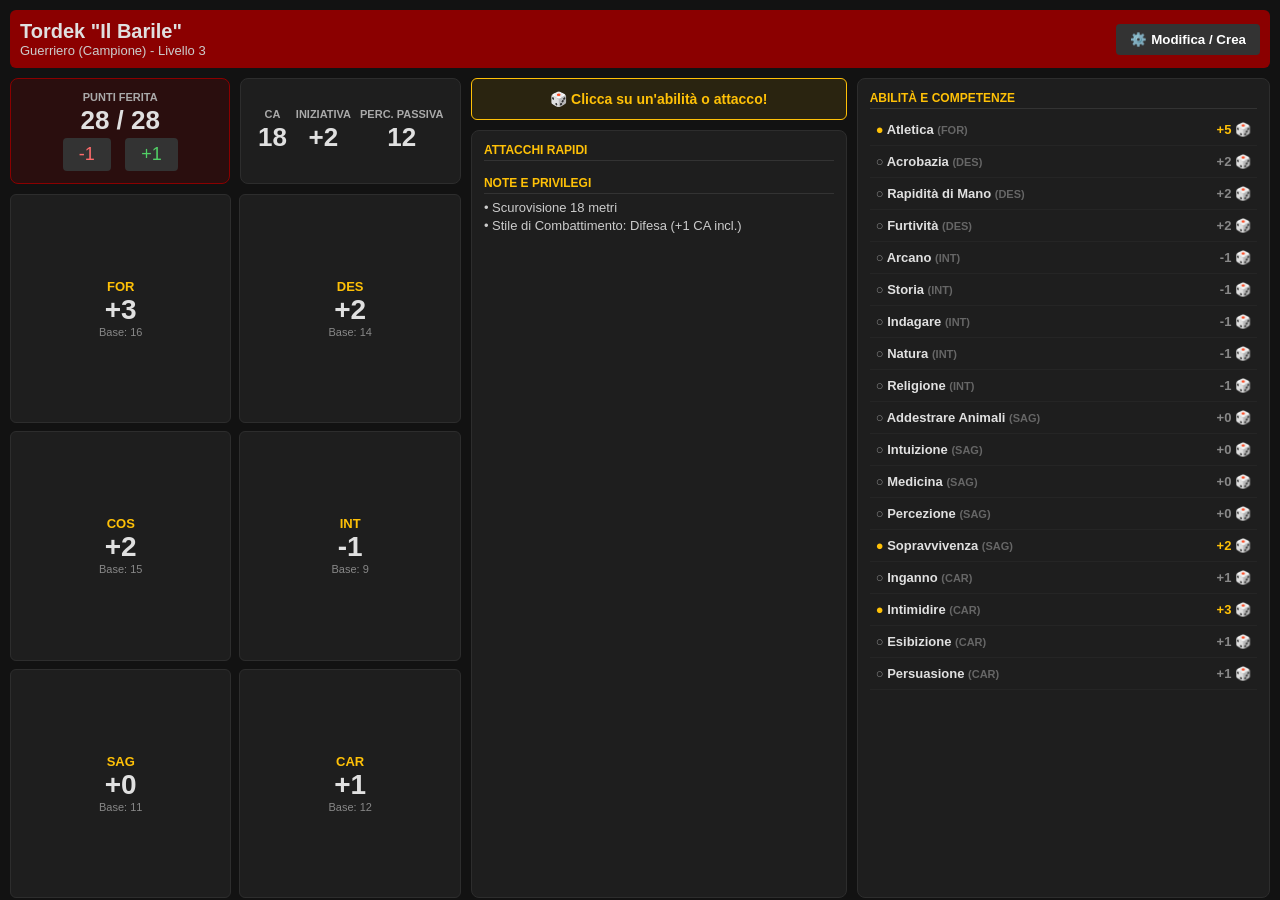
==== index.html @ 17b3a157 "Add files via upload" ====
<!DOCTYPE html>
<html lang="it">
<head>
    <meta charset="UTF-8">
    <meta name="viewport" content="width=device-width, initial-scale=1.0, maximum-scale=1.0, user-scalable=no">
    <title>Scheda D&D 5e</title>
    <link rel="manifest" href="manifest.json">
    <!-- Collegamento allo stile esterno -->
    <link rel="stylesheet" href="style.css">
</head>
<body>

    <header>
        <div>
            <h1 id="header-nome">Caricamento...</h1>
            <p id="header-classe">Attendere prego</p>
        </div>
        <button class="btn-header" onclick="switchSchermata()">⚙️ Modifica / Crea</button>
    </header>

    <!-- 1. VISTA SCHERMA DI GIOCO -->
    <div id="schermata-gioco" class="dashboard">
        <!-- Colonna Sinistra (Vitali + Caratteristiche) -->
        <div class="col-sinistra">
            <div class="row-vitali">
                <div class="card card-pf box-vitale">
                    <h3>Punti Ferita</h3>
                    <div class="valore"><span id="pf-attuali">0</span> / <span id="pf-massimi">0</span></div>
                    <div>
                        <button class="btn-pf meno" onclick="modificaPF(-1)">-1</button>
                        <button class="btn-pf piu" onclick="modificaPF(1)">+1</button>
                    </div>
                </div>
                <div class="card box-vitale" style="display: flex; align-items: center; justify-content: space-around;">
                    <div><h3>CA</h3><div class="valore" id="valore-ca">0</div></div>
                    <div><h3>Iniziativa</h3><div class="valore" id="valore-iniz">0</div></div>
                    <div><h3>Perc. Passiva</h3><div class="valore" id="valore-perc">0</div></div>
                </div>
            </div>
            <div class="griglia-carat" id="contenitore-caratteristiche"></div>
        </div>

        <!-- Colonna Centrale (Attacchi + Note) -->
        <div class="col-destra">
            <div class="box-dadi" id="display-tiri">🎲 Clicca su un'abilità o attacco!</div>
            <div class="card" style="flex-grow: 1; overflow-y: auto;">
                <div class="sezione-titolo">Attacchi Rapidi</div>
                <ul class="lista-interattiva" id="contenitore-attacchi"></ul>
                <div class="sezione-titolo" style="margin-top: 15px;">Note e Privilegi</div>
                <div id="contenitore-note" style="font-size: 13px; white-space: pre-line; color:#ccc; line-height: 1.4;"></div>
            </div>
        </div>

        <!-- Colonna Destra (Tutte le 18 Abilità) -->
        <div class="col-destra" style="flex: 1.1;">
            <div class="card" style="height: 100%; overflow-y: auto;">
                <div class="sezione-titolo">Abilità e Competenze</div>
                <ul class="lista-interattiva" id="contenitore-competenze"></ul>
            </div>
        </div>
    </div>

    <!-- 2. VISTA PANNELLO DI MODIFICA (FORM) -->
    <div id="schermata-editor">
        <div class="form-group">
            <label>Nome Personaggio</label>
            <input type="text" id="input-nome">
        </div>
        <div class="form-group">
            <label>Classe e Livello</label>
            <input type="text" id="input-classe">
        </div>
        <div style="display: flex; gap: 10px; margin-bottom: 10px;">
            <div class="form-group" style="flex:1;">
                <label>PF Massimi</label>
                <input type="number" id="input-pf">
            </div>
            <div class="form-group" style="flex:1;">
                <label>Classe Armatura (CA)</label>
                <input type="number" id="input-ca">
            </div>
            <div class="form-group" style="flex:1;">
                <label>Iniziativa</label>
                <input type="number" id="input-iniz">
            </div>
            <div class="form-group" style="flex:1;">
                <label>Perc. Passiva</label>
                <input type="number" id="input-perc">
            </div>
            <div class="form-group" style="flex:1;">
                <label>Bonus Comp.</label>
                <input type="number" id="input-bonus-comp">
            </div>
        </div>

        <label style="display:block; font-size:11px; color:#ffc107; font-weight:bold; margin-bottom:4px;">CARATTERISTICHE (Punteggi Base)</label>
        <div class="griglia-form-carat">
            <div class="form-group"><label>FOR</label><input type="number" id="input-for"></div>
            <div class="form-group"><label>DES</label><input type="number" id="input-des"></div>
            <div class="form-group"><label>COS</label><input type="number" id="input-cos"></div>
            <div class="form-group"><label>INT</label><input type="number" id="input-int"></div>
            <div class="form-group"><label>SAG</label><input type="number" id="input-sag"></div>
            <div class="form-group"><label>CAR</label><input type="number" id="input-car"></div>
        </div>

        <div class="form-group">
            <label>Attacchi Rapidi (Formato: Nome,Bonus,Danno; Nome,Bonus,Danno)</label>
            <input type="text" id="input-attacchi">
        </div>

        <div class="form-group">
            <label>Competenze Abilità (Scrivi separate da virgola)</label>
            <input type="text" id="input-competenze">
        </div>

        <div class="form-group">
            <label>Note e Privilegi</label>
            <textarea id="input-note" rows="4"></textarea>
        </div>

        <button class="btn-salva" onclick="salvaDatiPersonaggio()">💾 Salva nel Tablet</button>
    </div>

    <!-- Collegamento script nell'ordine corretto -->
    <script src="js/data.js"></script>
    <script src="js/logic.js"></script>
    <script>
        // Avvio dell'app e Service Worker
        window.onload = function() {
            inizializzaApp();
        };
        if ('serviceWorker' in navigator) { 
            navigator.serviceWorker.register('sw.js'); 
        }
    </script>
</body>
</html>
---- style.css ----
/* style.css */

* { 
    box-sizing: border-box; 
    margin: 0; 
    padding: 0; 
}

body { 
    background-color: #121212; 
    color: #e0e0e0; 
    font-family: 'Segoe UI', sans-serif; 
    padding: 10px; 
    height: 100vh;
    overflow: hidden;
}

header { 
    background-color: #8b0000; 
    padding: 10px; 
    border-radius: 6px; 
    margin-bottom: 10px; 
    display: flex; 
    justify-content: space-between; 
    align-items: center; 
}

header h1 {
    font-size: 20px;
}

header p {
    font-size: 13px;
    color: #ccc;
}

.btn-header { 
    background: #333; 
    color: white; 
    border: none; 
    padding: 8px 14px; 
    border-radius: 4px; 
    cursor: pointer; 
    font-weight: bold; 
}

/* DASHBOARD A TRE COLONNE (OTTIMIZZATA TABLET) */
.dashboard { 
    display: flex; 
    gap: 10px; 
    height: calc(100vh - 80px); 
}

.col-sinistra { 
    flex: 1.2; 
    display: flex; 
    flex-direction: column; 
    gap: 10px; 
}

.col-destra { 
    flex: 1; 
    display: flex;
    flex-direction: column;
    gap: 10px;
}

.card { 
    background-color: #1e1e1e; 
    border-radius: 8px; 
    padding: 12px; 
    border: 1px solid #2d2d2d; 
}

.card-pf { 
    background-color: rgba(139, 0, 0, 0.2); 
    border: 1px solid #8b0000; 
}

.row-vitali { 
    display: flex; 
    gap: 10px; 
}

.box-vitale { 
    flex: 1; 
    text-align: center; 
}

.box-vitale h3 { 
    font-size: 11px; 
    color: #aaaaaa; 
    text-transform: uppercase; 
}

.box-vitale .valore { 
    font-size: 26px; 
    font-weight: bold; 
    margin: 2px 0; 
}

.btn-pf { 
    background: #333; 
    color: #fff; 
    border: none; 
    padding: 6px 16px; 
    font-size: 18px; 
    border-radius: 4px; 
    cursor: pointer; 
    margin: 0 5px; 
}

.btn-pf.meno { color: #ff6b6b; }
.btn-pf.piu { color: #51cf66; }

/* GRIGLIA CARATTERISTICHE */
.griglia-carat { 
    display: grid; 
    grid-template-columns: repeat(2, 1fr); 
    gap: 8px; 
    flex-grow: 1; 
}

@media (orientation: portrait) {
    body {
        overflow-y: auto; /* Permette lo scorrimento di tutta la pagina */
        height: auto;
    }

    .dashboard { 
        display: flex;
        flex-direction: column; /* Le colonne si posizionano una SOTTO l'altra */
        height: auto; 
        gap: 15px;
    }

    .col-sinistra, .col-destra { 
        flex: none; 
        width: 100%; /* Ogni blocco occupa tutta la larghezza dello schermo */
    }

    /* In verticale abbiamo più spazio in larghezza per riga: 
       portiamo la griglia delle caratteristiche a 3 colonne! */
    .griglia-carat { 
        grid-template-columns: repeat(3, 1fr); 
    }
    
    /* Impediamo alle schede interne di bloccarsi, lasciamole fluire */
    .card {
        height: auto !important;
        max-height: none !important;
    }
    
    /* Il box dei tiri di dado lo fissiamo in alto o lo rendiamo ben visibile */
    .box-dadi {
        position: sticky;
        top: 0;
        z-index: 10;
        box-shadow: 0 4px 10px rgba(0,0,0,0.5);
    }
}

.box-carat { 
    background: #1e1e1e; 
    border: 1px solid #2d2d2d; 
    border-radius: 6px; 
    text-align: center; 
    display: flex;
    flex-direction: column;
    justify-content: center;
    padding: 5px;
}

.box-carat .nome-carat { 
    font-weight: bold; 
    color: #ffc107; 
    font-size: 13px; 
}

.box-carat .mod-carat { 
    font-size: 28px; 
    font-weight: bold; 
}

.box-carat .base-carat { 
    font-size: 11px; 
    color: #888; 
}

/* PANNELLO TIRI E LISTE */
.box-dadi { 
    background: rgba(255, 193, 7, 0.1); 
    border: 1px solid #ffc107; 
    color: #ffc107; 
    padding: 12px; 
    border-radius: 6px; 
    font-weight: bold; 
    font-size: 14px; 
    text-align: center;
}

.sezione-titolo { 
    font-size: 12px; 
    font-weight: bold; 
    color: #ffc107; 
    margin-bottom: 5px; 
    text-transform: uppercase; 
    border-bottom: 1px solid #333; 
    padding-bottom: 3px; 
}

.lista-interattiva { 
    list-style: none; 
}

.elemento-cliccabile { 
    padding: 8px 6px; 
    border-bottom: 1px solid #252525; 
    cursor: pointer; 
    display: flex; 
    justify-content: space-between; 
    align-items: center; 
}

.elemento-cliccabile:hover { 
    background-color: #252525; 
}

.elemento-cliccabile .nome { 
    font-weight: bold; 
    font-size: 13px; 
}

.elemento-cliccabile .sottotitolo { 
    font-size: 11px; 
    color: #aaa; 
}

/* SCHERMATA FORM EDITOR */
#schermata-editor { 
    display: none; 
    background-color: #1e1e1e; 
    padding: 15px; 
    border-radius: 8px; 
    border: 1px solid #2d2d2d; 
    max-height: calc(100vh - 80px); 
    overflow-y: auto; 
}

.form-group { 
    margin-bottom: 10px; 
}

.form-group label { 
    display: block; 
    font-size: 11px; 
    color: #ffc107; 
    margin-bottom: 3px; 
    font-weight: bold; 
}

.form-group input, .form-group textarea { 
    width: 100%; 
    background: #2d2d2d; 
    border: 1px solid #444; 
    padding: 8px; 
    color: white; 
    border-radius: 4px; 
    font-size: 14px;
}

.griglia-form-carat { 
    display: grid; 
    grid-template-columns: repeat(6, 1fr); 
    gap: 8px; 
    margin-bottom: 10px; 
}

.btn-salva { 
    background: #51cf66; 
    color: white; 
    padding: 12px; 
    border: none; 
    border-radius: 4px; 
    font-weight: bold; 
    cursor: pointer; 
    width: 100%; 
    font-size: 16px; 
}
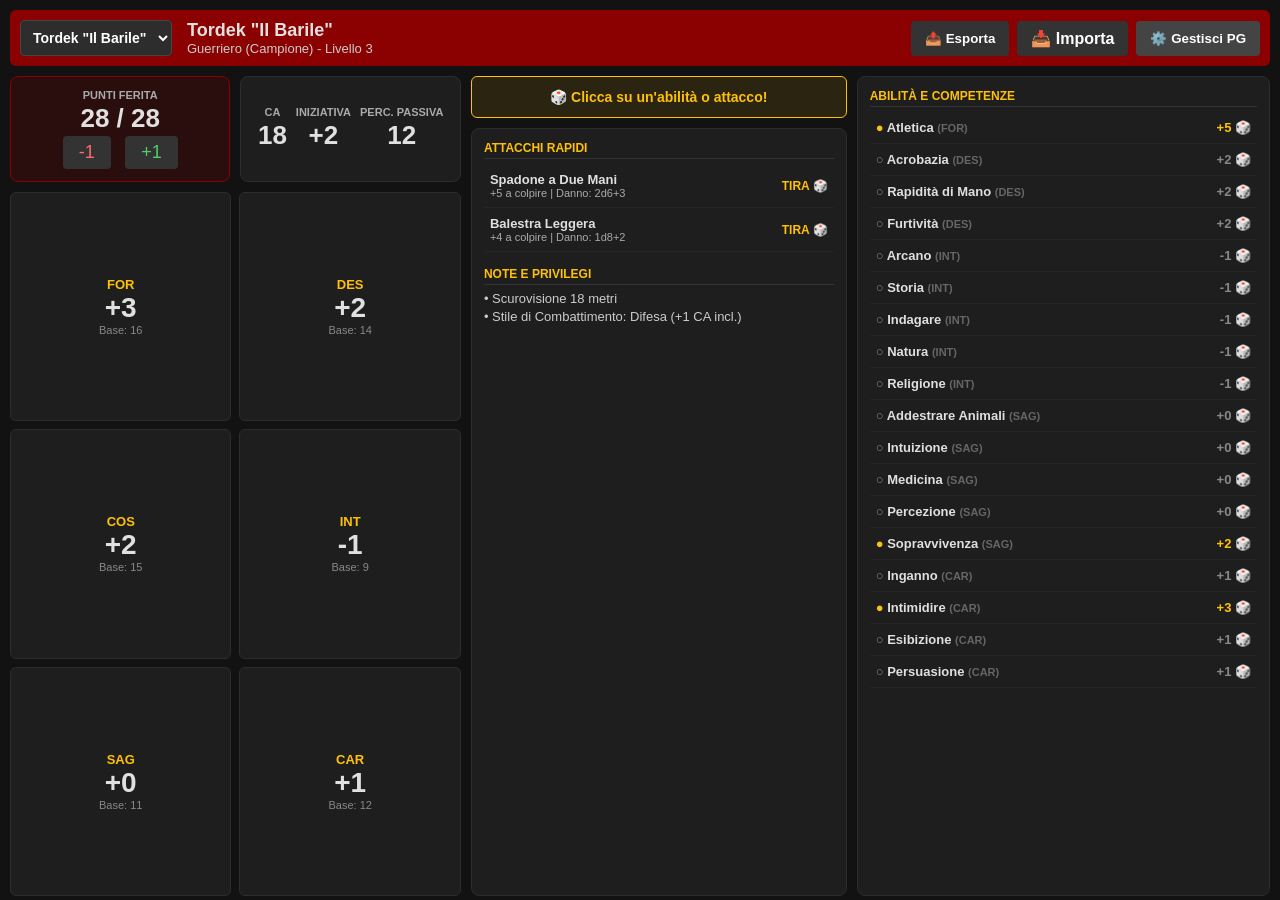
==== commit 8a9eec31: "Add files via upload" ====
--- a/index.html
+++ b/index.html
@@ -3,24 +3,32 @@
 <head>
     <meta charset="UTF-8">
     <meta name="viewport" content="width=device-width, initial-scale=1.0, maximum-scale=1.0, user-scalable=no">
-    <title>Scheda D&D 5e</title>
+    <title>Scheda D&D 5e Multi-PG</title>
     <link rel="manifest" href="manifest.json">
-    <!-- Collegamento allo stile esterno -->
     <link rel="stylesheet" href="style.css">
 </head>
 <body>
 
     <header>
-        <div>
-            <h1 id="header-nome">Caricamento...</h1>
-            <p id="header-classe">Attendere prego</p>
+        <div style="display: flex; align-items: center; gap: 15px;">
+            <!-- Menu a tendina per cambiare al volo personaggio -->
+            <select id="selettore-pg" onchange="cambiaPersonaggio(this.value)" style="background:#2d2d2d; color:white; border:1px solid #444; padding:8px; font-weight:bold; border-radius:4px; font-size:14px; max-width:180px;"></select>
+            <div>
+                <h1 id="header-nome" style="font-size:18px;">Caricamento...</h1>
+                <p id="header-classe">Attendere prego</p>
+            </div>
         </div>
-        <button class="btn-header" onclick="switchSchermata()">⚙️ Modifica / Crea</button>
+        <div style="display:flex; gap:8px;">
+            <button class="btn-header" onclick="esportaDatiDND()">📤 Esporta</button>
+            <label class="btn-header" style="cursor:pointer; display:inline-block;">
+                📥 Importa <input type="file" id="file-import" accept=".json" onchange="importiDatiDND(event)" style="display:none;">
+            </label>
+            <button class="btn-header" style="background:#444;" onclick="switchSchermata()">⚙️ Gestisci PG</button>
+        </div>
     </header>
 
     <!-- 1. VISTA SCHERMA DI GIOCO -->
     <div id="schermata-gioco" class="dashboard">
-        <!-- Colonna Sinistra (Vitali + Caratteristiche) -->
         <div class="col-sinistra">
             <div class="row-vitali">
                 <div class="card card-pf box-vitale">
@@ -40,7 +48,6 @@
             <div class="griglia-carat" id="contenitore-caratteristiche"></div>
         </div>
 
-        <!-- Colonna Centrale (Attacchi + Note) -->
         <div class="col-destra">
             <div class="box-dadi" id="display-tiri">🎲 Clicca su un'abilità o attacco!</div>
             <div class="card" style="flex-grow: 1; overflow-y: auto;">
@@ -51,7 +58,6 @@
             </div>
         </div>
 
-        <!-- Colonna Destra (Tutte le 18 Abilità) -->
         <div class="col-destra" style="flex: 1.1;">
             <div class="card" style="height: 100%; overflow-y: auto;">
                 <div class="sezione-titolo">Abilità e Competenze</div>
@@ -62,6 +68,16 @@
 
     <!-- 2. VISTA PANNELLO DI MODIFICA (FORM) -->
     <div id="schermata-editor">
+        <!-- Scelta Azione (Modifica o Nuovo) -->
+        <div class="card" style="margin-bottom: 15px; background: #252525; display:flex; gap:20px; padding:10px;">
+            <label style="color:white; font-weight:bold; font-size:14px; cursor:pointer;">
+                <input type="radio" name="azione-pg" id="editor-modifica" checked> ✏️ Modifica Personaggio Attuale
+            </label>
+            <label style="color:#ffc107; font-weight:bold; font-size:14px; cursor:pointer;">
+                <input type="radio" name="azione-pg" id="editor-nuovo"> ➕ Crea un NUOVO Personaggio
+            </label>
+        </div>
+
         <div class="form-group">
             <label>Nome Personaggio</label>
             <input type="text" id="input-nome">
@@ -93,7 +109,7 @@
             </div>
         </div>
 
-        <label style="display:block; font-size:11px; color:#ffc107; font-weight:bold; margin-bottom:4px;">CARATTERISTICHE (Punteggi Base)</label>
+        <label style="display:block; font-size:11px; color:#ffc107; font-weight:bold; margin-bottom:4px;">CARATTERISTICHE</label>
         <div class="griglia-form-carat">
             <div class="form-group"><label>FOR</label><input type="number" id="input-for"></div>
             <div class="form-group"><label>DES</label><input type="number" id="input-des"></div>
@@ -104,12 +120,12 @@
         </div>
 
         <div class="form-group">
-            <label>Attacchi Rapidi (Formato: Nome,Bonus,Danno; Nome,Bonus,Danno)</label>
+            <label>Attacchi Rapidi (Nome,Bonus,Danno; Nome,Bonus,Danno)</label>
             <input type="text" id="input-attacchi">
         </div>
 
         <div class="form-group">
-            <label>Competenze Abilità (Scrivi separate da virgola)</label>
+            <label>Competenze Abilità (Usa * per la Maestria)</label>
             <input type="text" id="input-competenze">
         </div>
 
@@ -118,14 +134,15 @@
             <textarea id="input-note" rows="4"></textarea>
         </div>
 
-        <button class="btn-salva" onclick="salvaDatiPersonaggio()">💾 Salva nel Tablet</button>
+        <div style="display:flex; gap:10px; margin-top:15px;">
+            <button class="btn-salva" onclick="salvaDatiPersonaggio()">💾 Salva Modifiche / Nuovo</button>
+            <button class="btn-salva" style="background:#8b0000; max-width:200px;" onclick="eliminaPersonaggioCorrente()">🗑️ Elimina PG</button>
+        </div>
     </div>
 
-    <!-- Collegamento script nell'ordine corretto -->
     <script src="js/data.js"></script>
     <script src="js/logic.js"></script>
     <script>
-        // Avvio dell'app e Service Worker
         window.onload = function() {
             inizializzaApp();
         };
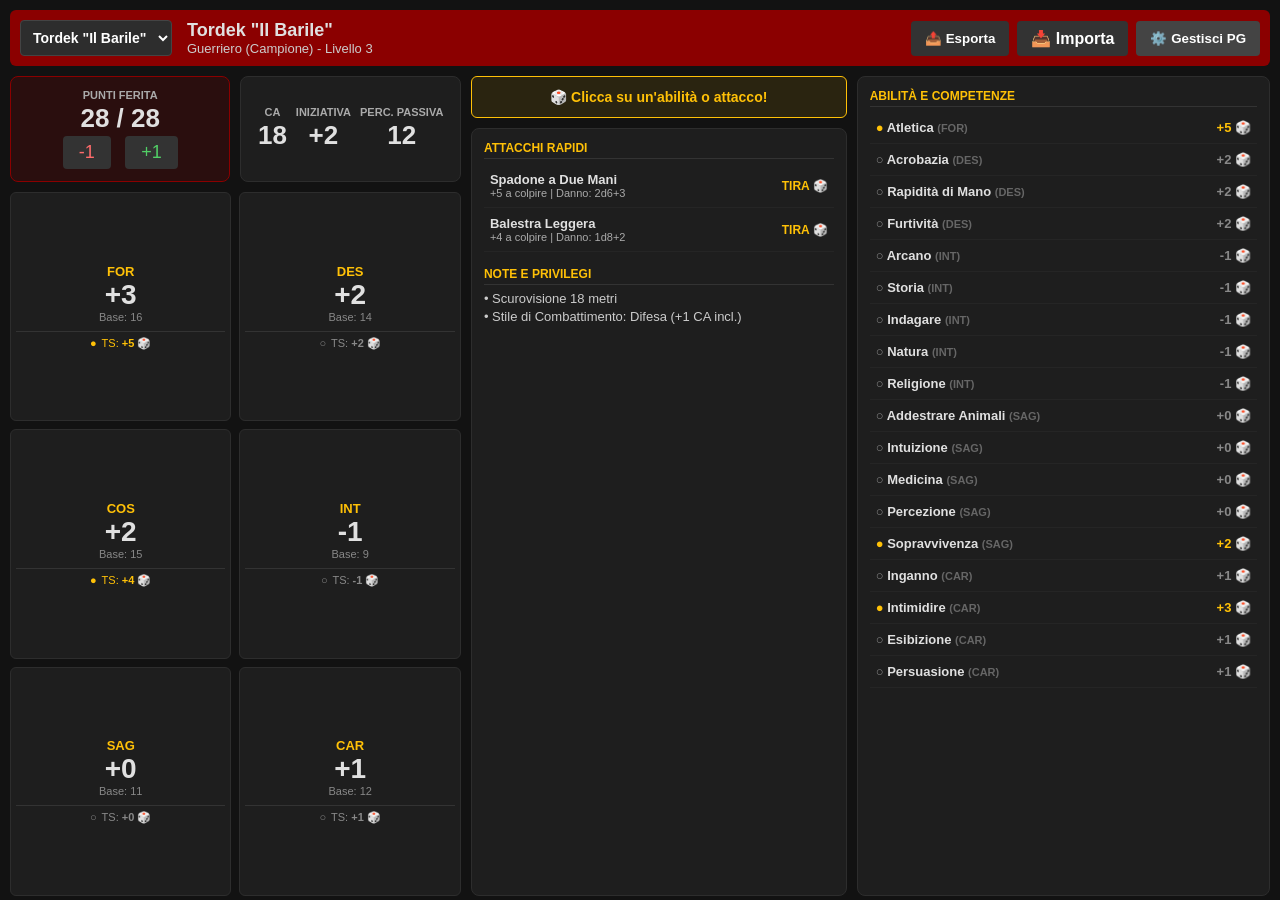
==== commit 363eb820: "Add files via upload" ====
--- a/index.html
+++ b/index.html
@@ -128,7 +128,17 @@
             <label>Competenze Abilità (Usa * per la Maestria)</label>
             <input type="text" id="input-competenze">
         </div>
+		
+		<div class="form-group">
+            <label>Competenze Abilità (Usa * per la Maestria)</label>
+            <input type="text" id="input-competenze">
+        </div>
 
+        <div class="form-group">
+            <label>Competenze Tiri Salvezza (Scrivi le tre lettere separate da virgola. Es: FOR, COS)</label>
+            <input type="text" id="input-ts" placeholder="FOR, DES, COS, INT, SAG, CAR">
+        </div>
+		
         <div class="form-group">
             <label>Note e Privilegi</label>
             <textarea id="input-note" rows="4"></textarea>
@@ -140,15 +150,29 @@
         </div>
     </div>
 
+    <!-- In fondo a index.html, sostituisci da qui in poi -->
     <script src="js/data.js"></script>
     <script src="js/logic.js"></script>
     <script>
-        window.onload = function() {
-            inizializzaApp();
-        };
+        // Avvio sicuro della scheda
+        try {
+            if (typeof inizializzaApp === 'function') {
+                inizializzaApp();
+            } else {
+                console.error("La funzione inizializzaApp non è stata trovata. Controlla il file logic.js");
+            }
+        } catch(e) {
+            console.error("Errore durante l'inizializzazione:", e);
+        }
+
+        // Registrazione Service Worker per l'uso offline
         if ('serviceWorker' in navigator) { 
-            navigator.serviceWorker.register('sw.js'); 
+            navigator.serviceWorker.register('sw.js')
+            .then(function() { console.log("Service Worker Registrato"); })
+            .catch(function(err) { console.error("Errore SW:", err); });
         }
     </script>
 </body>
+</html>
+</body>
 </html>
--- a/style.css
+++ b/style.css
@@ -286,4 +286,10 @@
     cursor: pointer; 
     width: 100%; 
     font-size: 16px; 
+}
+
+/* Effetto visivo quando si passa sopra al tiro salvezza nel riquadro */
+.tiro-salvezza-box:hover {
+    background: rgba(255, 255, 255, 0.05);
+    border-radius: 4px;
 }
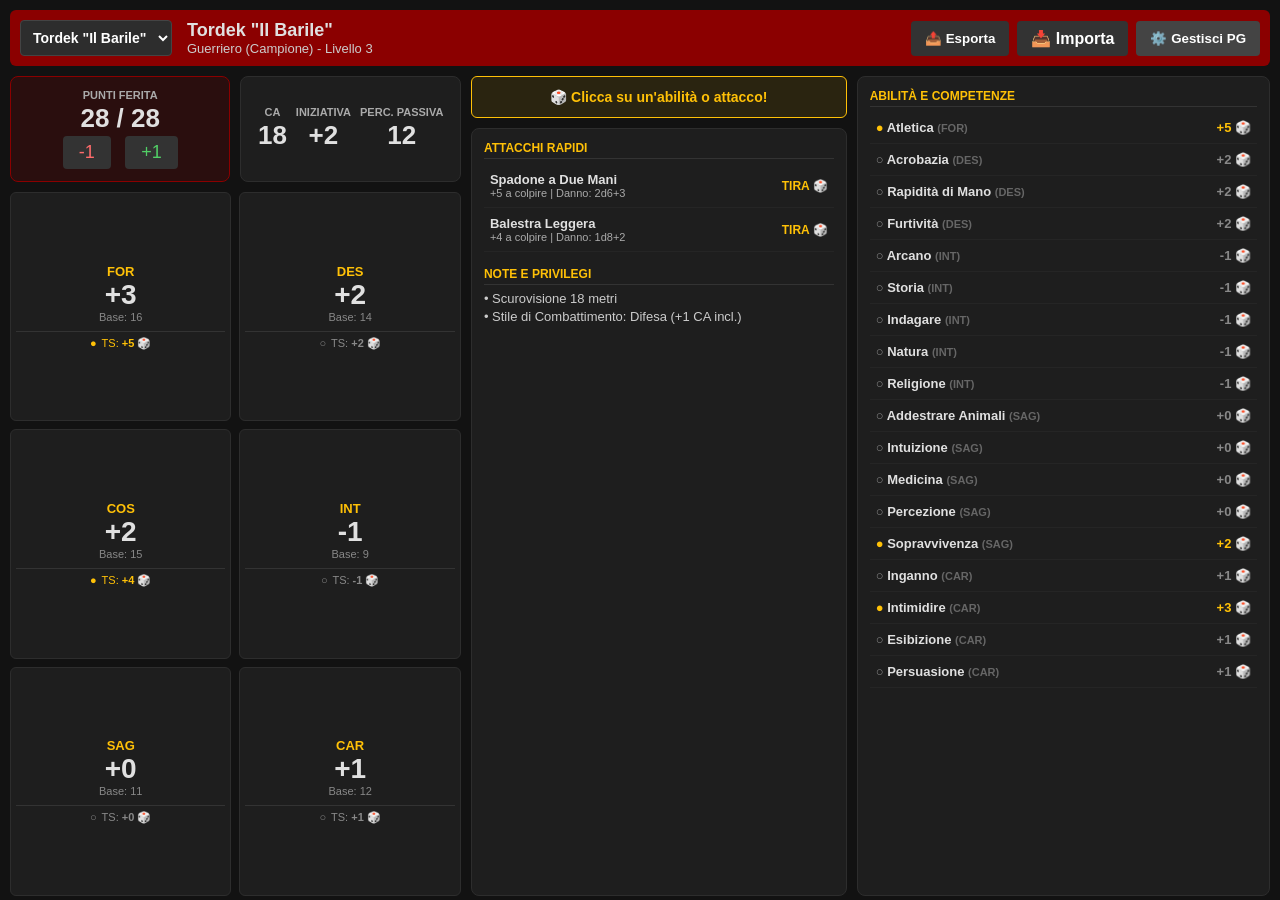
==== commit 9b530c4c: "Add files via upload" ====
--- a/index.html
+++ b/index.html
@@ -129,10 +129,6 @@
             <input type="text" id="input-competenze">
         </div>
 		
-		<div class="form-group">
-            <label>Competenze Abilità (Usa * per la Maestria)</label>
-            <input type="text" id="input-competenze">
-        </div>
 
         <div class="form-group">
             <label>Competenze Tiri Salvezza (Scrivi le tre lettere separate da virgola. Es: FOR, COS)</label>
